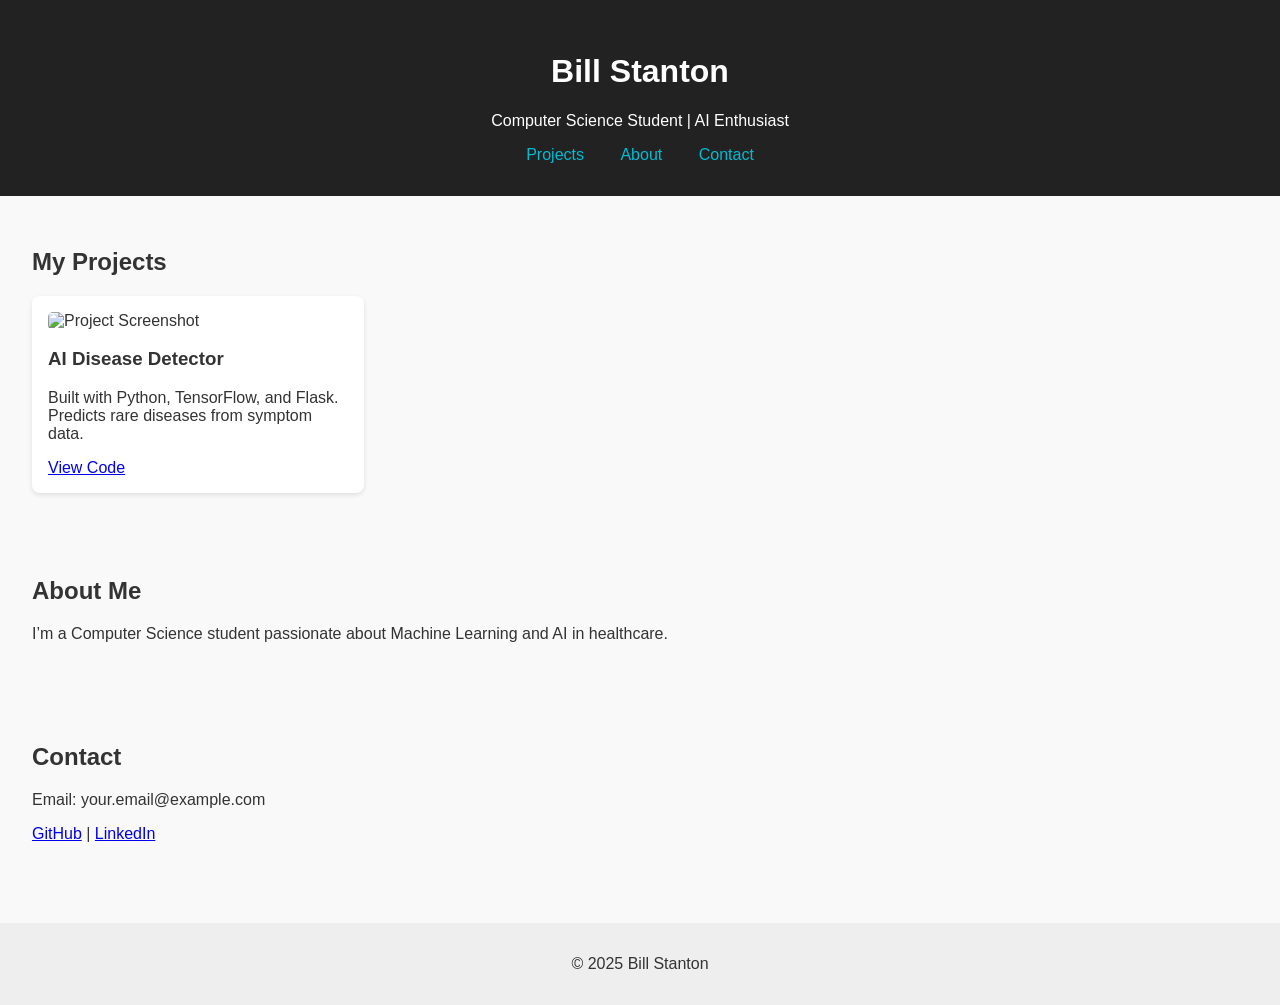
==== index.html @ 17f2bdf2 "second push" ====
<!DOCTYPE html>
<html lang="en">
<head>
  <meta charset="UTF-8" />
  <meta name="viewport" content="width=device-width, initial-scale=1.0"/>
  <title>Bill Stanton | CS Projects</title>
  <link rel="stylesheet" href="style.css" />
</head>
<body>
  <header>
    <h1>Bill Stanton</h1>
    <p>Computer Science Student | AI Enthusiast</p>
    <nav>
      <a href="#projects">Projects</a>
      <a href="#about">About</a>
      <a href="#contact">Contact</a>
    </nav>
  </header>

  <section id="projects">
    <h2>My Projects</h2>
    <div class="project-grid">
      <!-- Repeat this block for each project -->
      <div class="project-card">
        <img src="assets/images/project1.png" alt="Project Screenshot" />
        <h3>AI Disease Detector</h3>
        <p>Built with Python, TensorFlow, and Flask. Predicts rare diseases from symptom data.</p>
        <a href="https://github.com/yourusername/project1" target="_blank">View Code</a>
      </div>
    </div>
  </section>

  <section id="about">
    <h2>About Me</h2>
    <p>I’m a Computer Science student passionate about Machine Learning and AI in healthcare.</p>
  </section>

  <section id="contact">
    <h2>Contact</h2>
    <p>Email: your.email@example.com</p>
    <p><a href="https://github.com/yourusername">GitHub</a> | <a href="https://linkedin.com/in/yourprofile">LinkedIn</a></p>
  </section>

  <footer>
    <p>&copy; 2025 Bill Stanton</p>
  </footer>

  <script src="script.js"></script>
</body>
</html>
---- style.css ----
body {
  font-family: Arial, sans-serif;
  margin: 0;
  background: #f9f9f9;
  color: #333;
}

header {
  background: #222;
  color: white;
  text-align: center;
  padding: 2rem;
}

nav a {
  margin: 0 1rem;
  color: #00bcd4;
  text-decoration: none;
}

section {
  padding: 2rem;
}

.project-grid {
  display: flex;
  flex-wrap: wrap;
  gap: 1rem;
}

.project-card {
  background: white;
  border-radius: 8px;
  padding: 1rem;
  box-shadow: 0 2px 5px rgba(0,0,0,0.1);
  width: 300px;
}

.project-card img {
  width: 100%;
  border-radius: 5px;
}

footer {
  text-align: center;
  padding: 1rem;
  background: #eee;
  margin-top: 2rem;
}

@media (max-width: 600px) {
  .project-grid {
    flex-direction: column;
    align-items: center;
  }

  nav {
    display: flex;
    flex-direction: column;
  }

  nav a {
    margin: 0.5rem 0;
  }
}
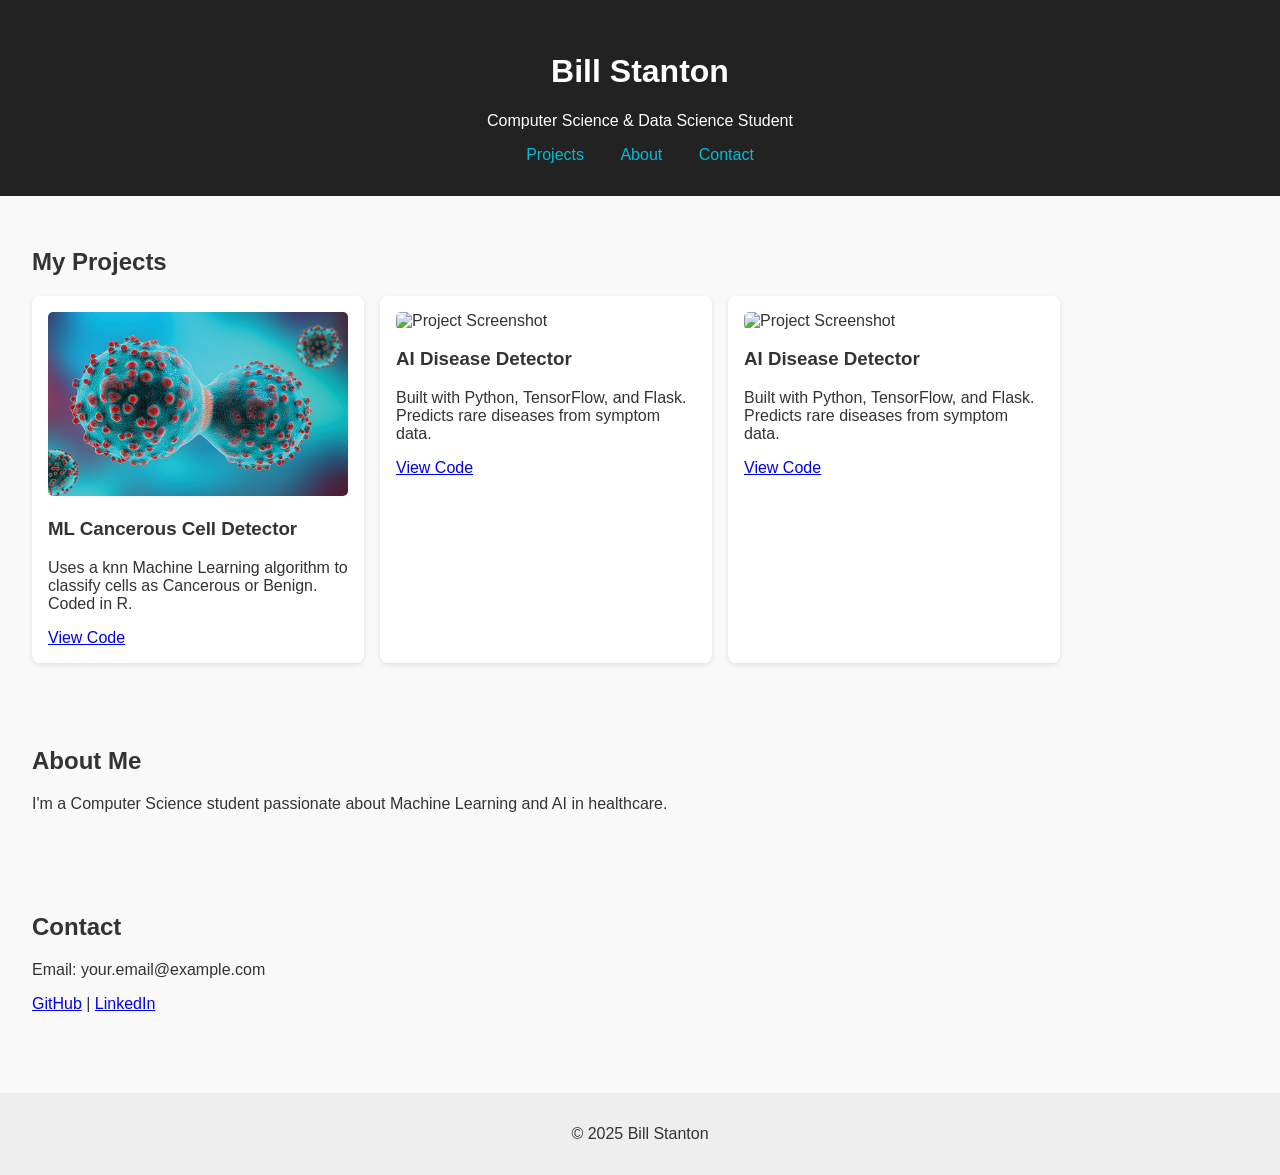
==== commit bd27f365: "Simple changes" ====
--- a/index.html
+++ b/index.html
@@ -9,7 +9,7 @@
 <body>
   <header>
     <h1>Bill Stanton</h1>
-    <p>Computer Science Student | AI Enthusiast</p>
+    <p>Computer Science & Data Science Student</p>
     <nav>
       <a href="#projects">Projects</a>
       <a href="#about">About</a>
@@ -20,7 +20,21 @@
   <section id="projects">
     <h2>My Projects</h2>
     <div class="project-grid">
-      <!-- Repeat this block for each project -->
+      <!-- Project 1 -->
+      <div class="project-card">
+        <img src="assets/Cancer_Cells.png"/>
+        <h3>ML Cancerous Cell Detector</h3>
+        <p>Uses a knn Machine Learning algorithm to classify cells as Cancerous or Benign. Coded in R.</p>
+        <a href="https://github.com/yourusername/project1" target="_blank">View Code</a>
+      </div>
+      <!-- Project 2 -->
+      <div class="project-card">
+        <img src="assets/images/project1.png" alt="Project Screenshot" />
+        <h3>AI Disease Detector</h3>
+        <p>Built with Python, TensorFlow, and Flask. Predicts rare diseases from symptom data.</p>
+        <a href="https://github.com/yourusername/project1" target="_blank">View Code</a>
+      </div>
+      <!-- Project 3 -->
       <div class="project-card">
         <img src="assets/images/project1.png" alt="Project Screenshot" />
         <h3>AI Disease Detector</h3>
@@ -32,7 +46,7 @@
 
   <section id="about">
     <h2>About Me</h2>
-    <p>I’m a Computer Science student passionate about Machine Learning and AI in healthcare.</p>
+    <p>I'm a Computer Science student passionate about Machine Learning and AI in healthcare.</p>
   </section>
 
   <section id="contact">
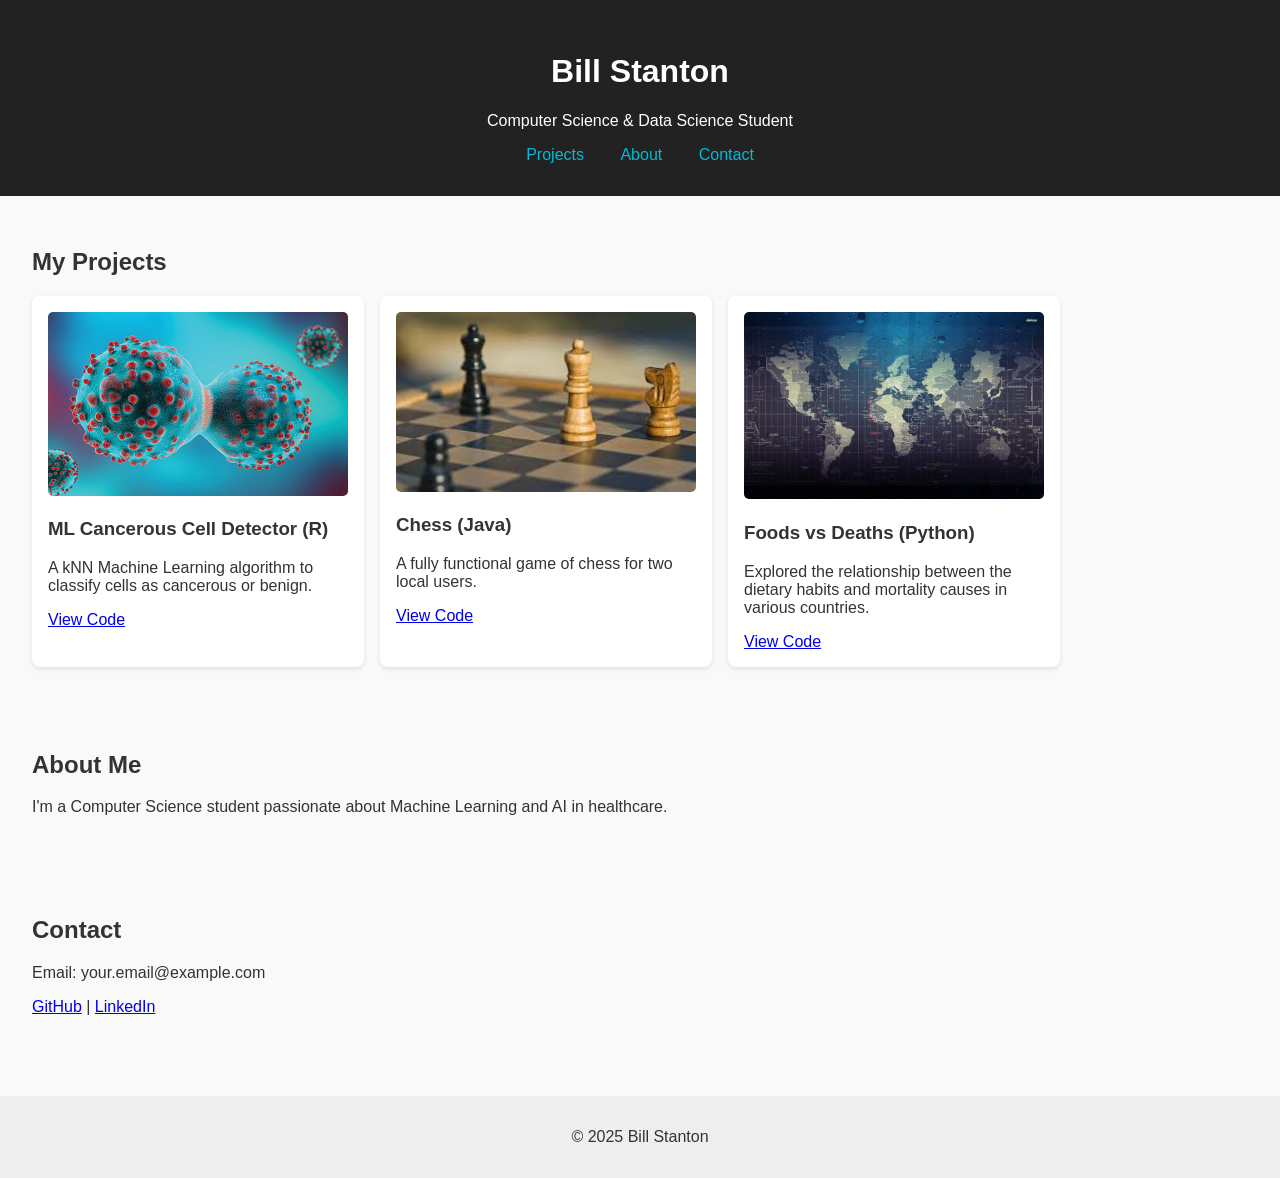
==== commit 5071e5a7: "new changes" ====
--- a/index.html
+++ b/index.html
@@ -23,22 +23,22 @@
       <!-- Project 1 -->
       <div class="project-card">
         <img src="assets/Cancer_Cells.png"/>
-        <h3>ML Cancerous Cell Detector</h3>
-        <p>Uses a knn Machine Learning algorithm to classify cells as Cancerous or Benign. Coded in R.</p>
+        <h3>ML Cancerous Cell Detector (R) </h3>
+        <p>A kNN Machine Learning algorithm to classify cells as cancerous or benign.</p>
         <a href="https://github.com/yourusername/project1" target="_blank">View Code</a>
       </div>
       <!-- Project 2 -->
       <div class="project-card">
-        <img src="assets/images/project1.png" alt="Project Screenshot" />
-        <h3>AI Disease Detector</h3>
-        <p>Built with Python, TensorFlow, and Flask. Predicts rare diseases from symptom data.</p>
+        <img src="assets/Chess.jpg"/>
+        <h3>Chess (Java)</h3>
+        <p>A fully functional game of chess for two local users.</p>
         <a href="https://github.com/yourusername/project1" target="_blank">View Code</a>
       </div>
       <!-- Project 3 -->
       <div class="project-card">
-        <img src="assets/images/project1.png" alt="Project Screenshot" />
-        <h3>AI Disease Detector</h3>
-        <p>Built with Python, TensorFlow, and Flask. Predicts rare diseases from symptom data.</p>
+        <img src="assets/World_Map.jpg"/>
+        <h3>Foods vs Deaths (Python)</h3>
+        <p>Explored the relationship between the dietary habits and mortality causes in various countries.</p>
         <a href="https://github.com/yourusername/project1" target="_blank">View Code</a>
       </div>
     </div>
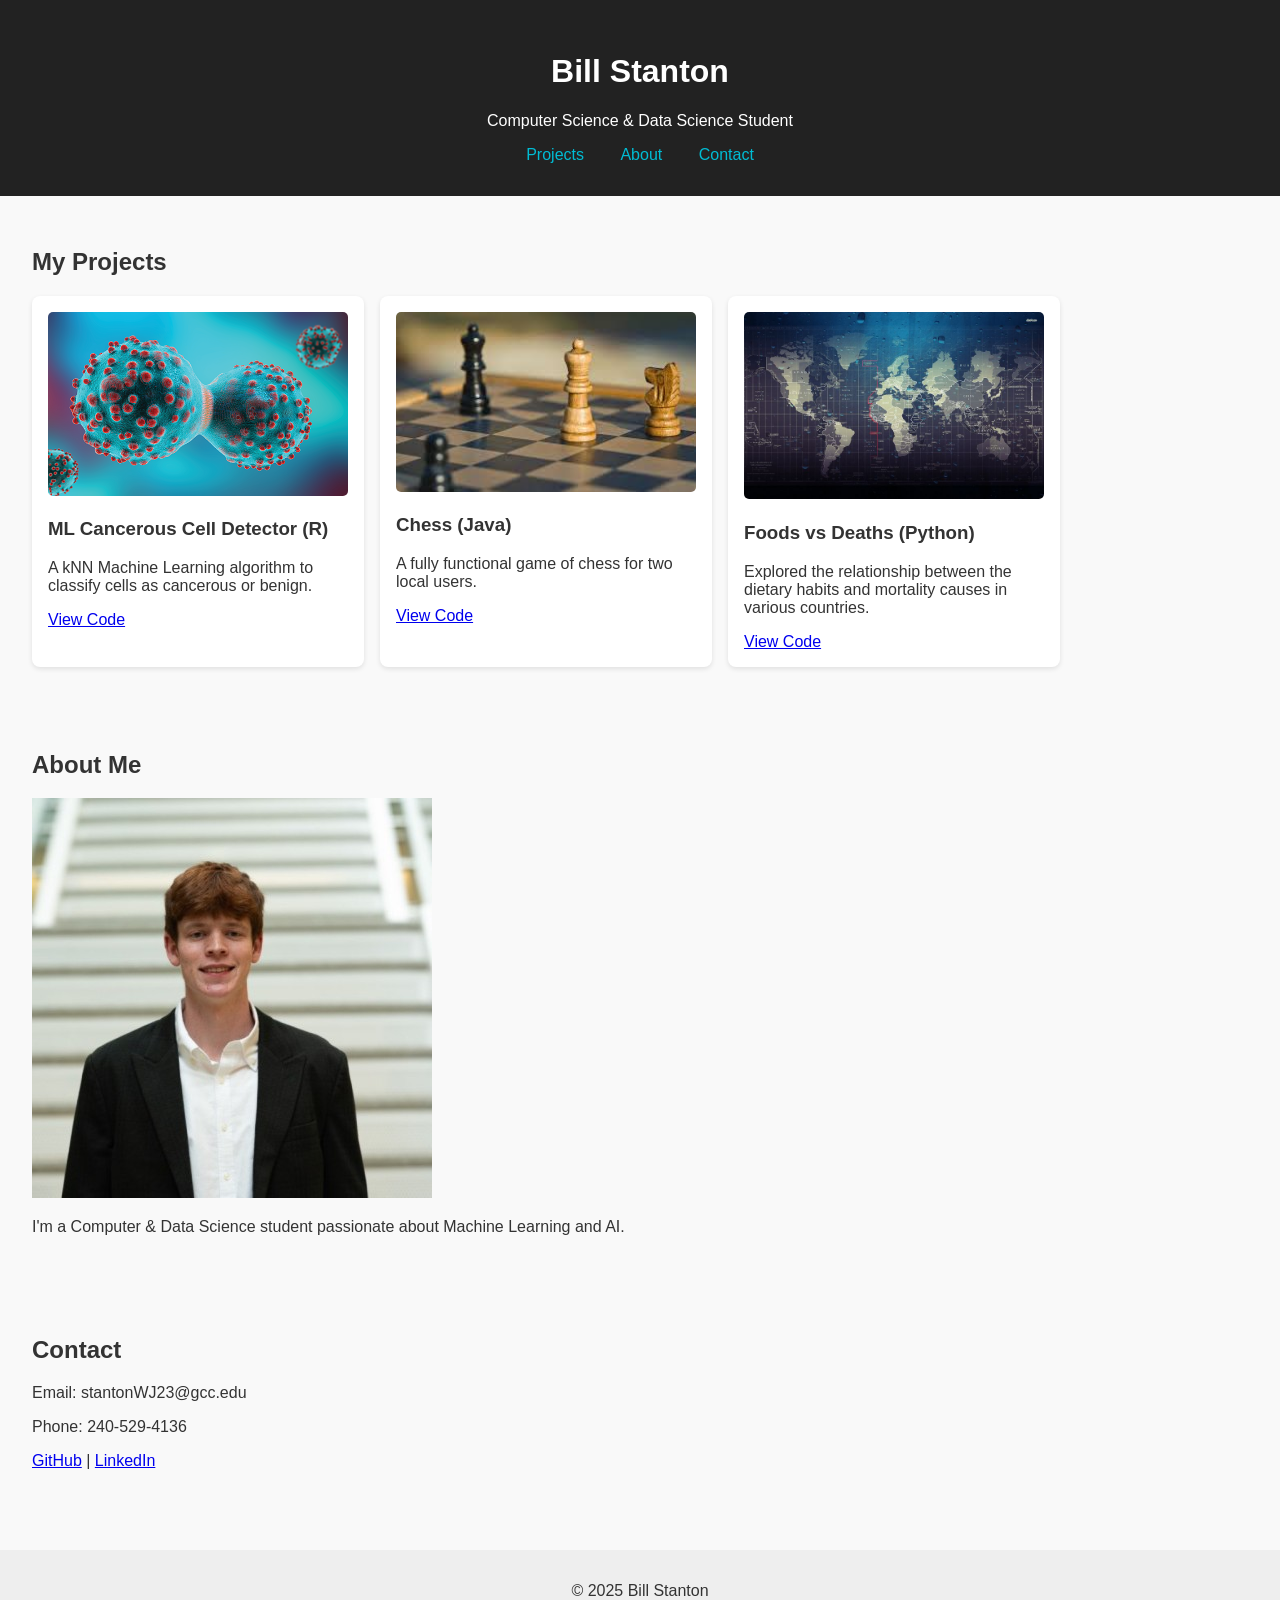
==== commit 08d80633: "New Commit" ====
--- a/index.html
+++ b/index.html
@@ -46,13 +46,15 @@
 
   <section id="about">
     <h2>About Me</h2>
-    <p>I'm a Computer Science student passionate about Machine Learning and AI in healthcare.</p>
+    <img src="assets/Profile.jpg"/>
+    <p>I'm a Computer & Data Science student passionate about Machine Learning and AI.</p>
   </section>
 
   <section id="contact">
     <h2>Contact</h2>
-    <p>Email: your.email@example.com</p>
-    <p><a href="https://github.com/yourusername">GitHub</a> | <a href="https://linkedin.com/in/yourprofile">LinkedIn</a></p>
+    <p>Email: stantonWJ23@gcc.edu</p>
+    <p>Phone: 240-529-4136</p>
+    <p><a href="https://github.com/williamstanton3">GitHub</a> | <a href="www.linkedin.com/in/bill-stanton-6681ba298">LinkedIn</a></p>
   </section>
 
   <footer>
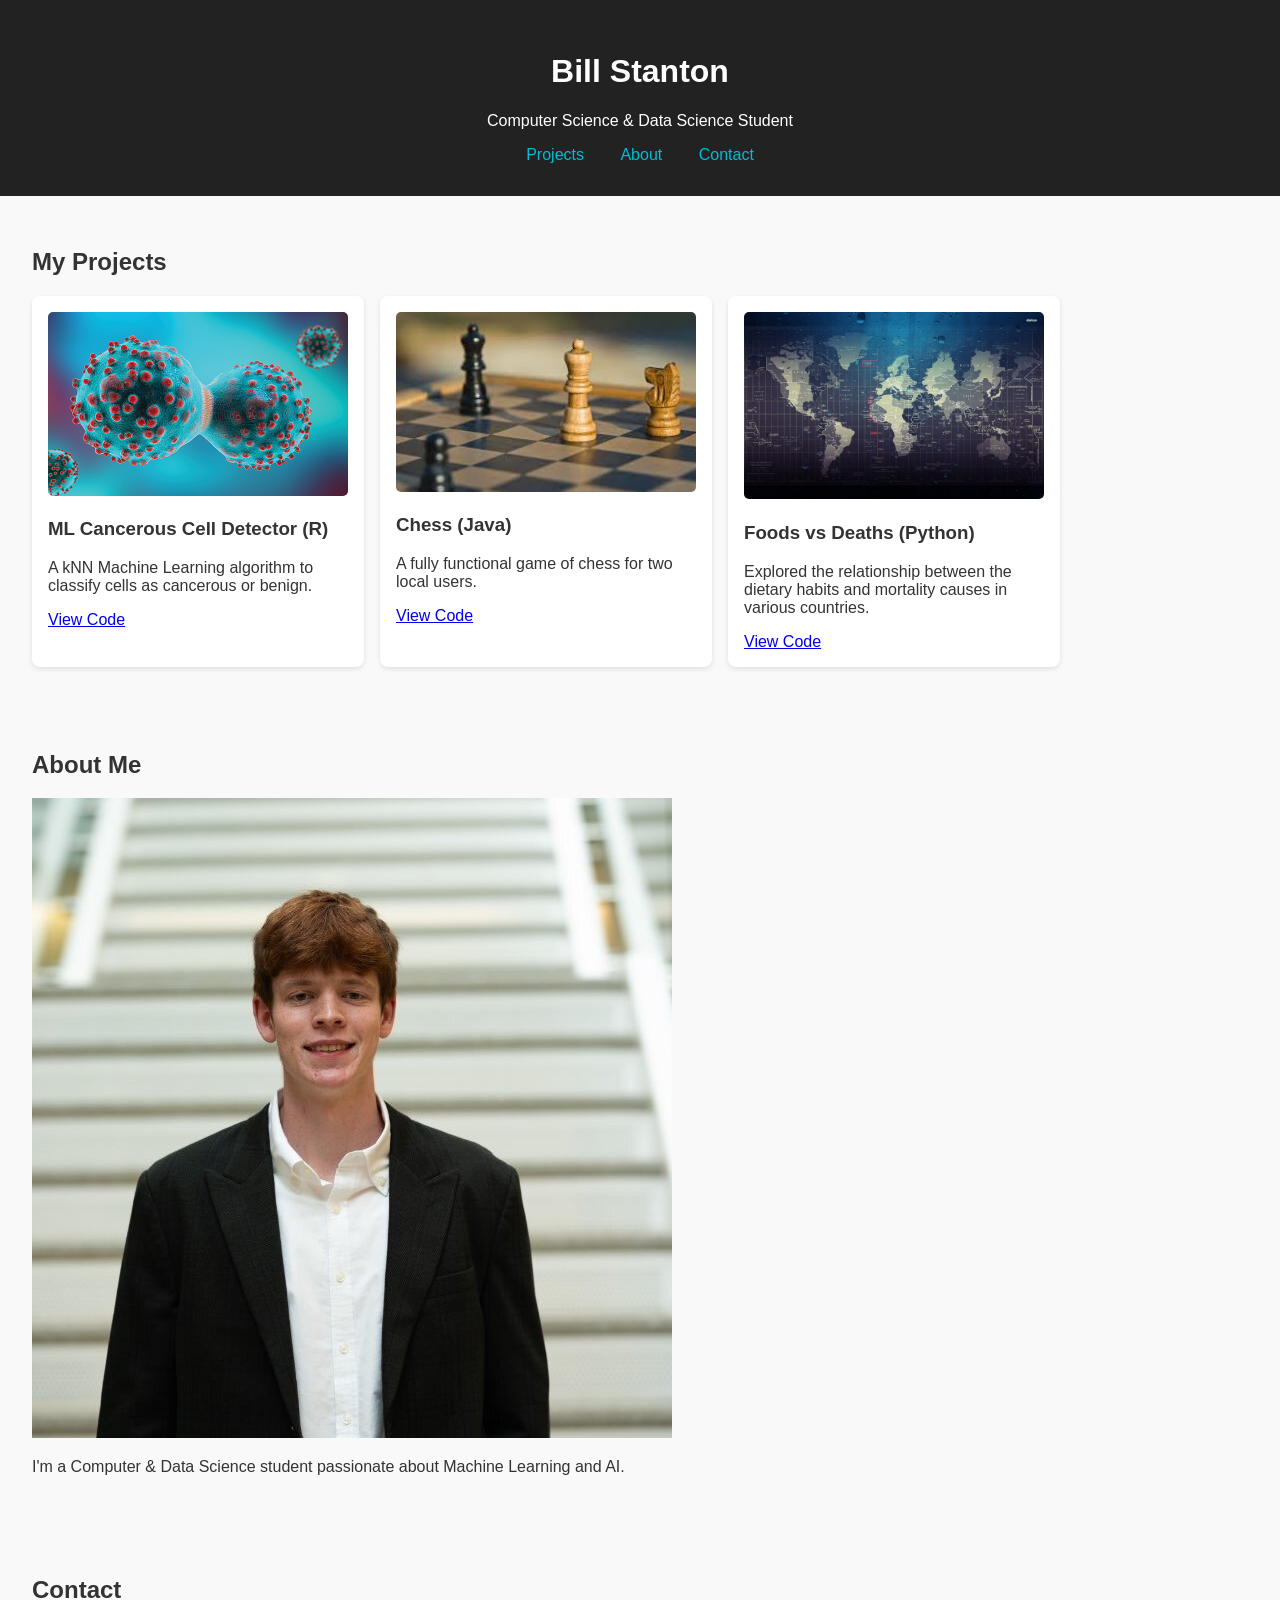
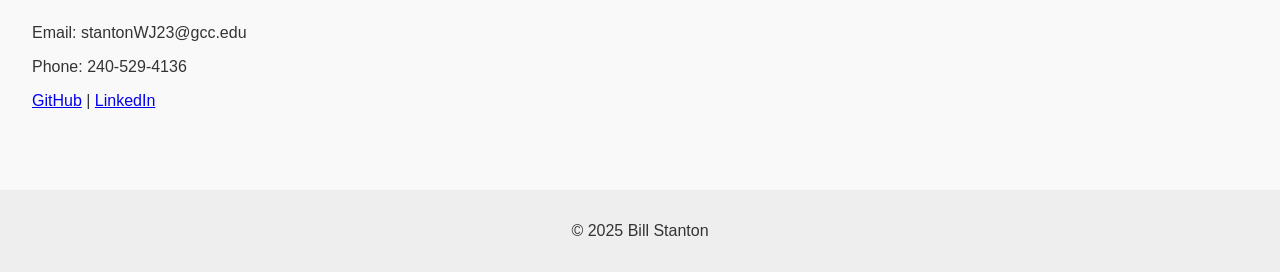
==== commit 40c65d80: "next" ====
--- a/index.html
+++ b/index.html
@@ -54,7 +54,7 @@
     <h2>Contact</h2>
     <p>Email: stantonWJ23@gcc.edu</p>
     <p>Phone: 240-529-4136</p>
-    <p><a href="https://github.com/williamstanton3">GitHub</a> | <a href="www.linkedin.com/in/bill-stanton-6681ba298">LinkedIn</a></p>
+    <p><a href="https://github.com/williamstanton3">GitHub</a> | <a href="https://www.linkedin.com/in/bill-stanton-6681ba298/">LinkedIn</a></p>
   </section>
 
   <footer>
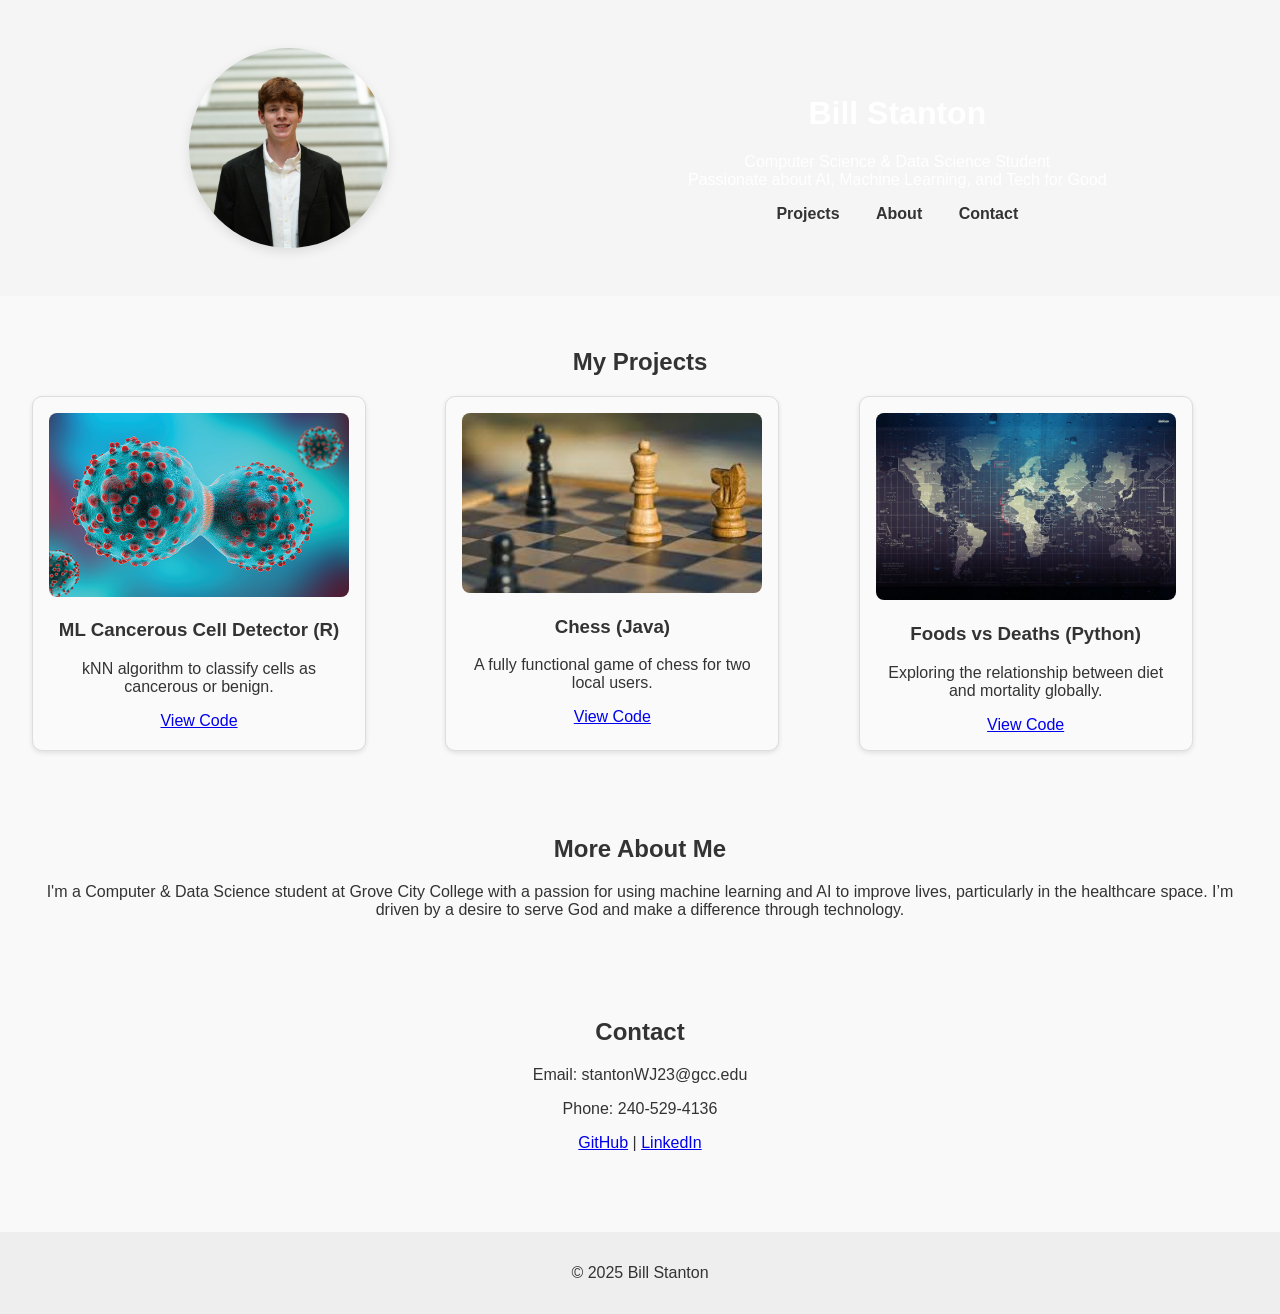
==== commit 9790076e: "another update" ====
--- a/index.html
+++ b/index.html
@@ -5,62 +5,133 @@
   <meta name="viewport" content="width=device-width, initial-scale=1.0"/>
   <title>Bill Stanton | CS Projects</title>
   <link rel="stylesheet" href="style.css" />
+  <style>
+    body {
+      font-family: sans-serif;
+      margin: 0;
+      padding: 0;
+    }
+
+    header {
+      display: flex;
+      flex-direction: row;
+      align-items: center;
+      justify-content: space-around;
+      background-color: #f5f5f5;
+      padding: 2rem;
+      flex-wrap: wrap;
+    }
+
+    header img {
+      width: 200px;
+      height: 200px;
+      border-radius: 50%;
+      object-fit: cover;
+      margin: 1rem;
+      box-shadow: 0 4px 12px rgba(0,0,0,0.1);
+    }
+
+    .intro-text {
+      max-width: 500px;
+      text-align: center;
+    }
+
+    nav {
+      margin-top: 1rem;
+    }
+
+    nav a {
+      margin: 0 1rem;
+      text-decoration: none;
+      color: #333;
+      font-weight: bold;
+    }
+
+    section {
+      padding: 2rem;
+      text-align: center;
+    }
+
+    .project-grid {
+      display: grid;
+      grid-template-columns: repeat(auto-fit, minmax(250px, 1fr));
+      gap: 1.5rem;
+    }
+
+    .project-card {
+      background: #fafafa;
+      border: 1px solid #ddd;
+      border-radius: 10px;
+      padding: 1rem;
+    }
+
+    .project-card img {
+      max-width: 100%;
+      border-radius: 8px;
+    }
+
+    footer {
+      text-align: center;
+      padding: 1rem;
+      background: #eee;
+    }
+  </style>
 </head>
 <body>
   <header>
-    <h1>Bill Stanton</h1>
-    <p>Computer Science & Data Science Student</p>
-    <nav>
-      <a href="#projects">Projects</a>
-      <a href="#about">About</a>
-      <a href="#contact">Contact</a>
-    </nav>
+    <img src="assets/Profile.jpg" alt="Bill Stanton Photo" />
+    <div class="intro-text">
+      <h1>Bill Stanton</h1>
+      <p>Computer Science & Data Science Student<br>Passionate about AI, Machine Learning, and Tech for Good</p>
+      <nav>
+        <a href="#projects">Projects</a>
+        <a href="#about">About</a>
+        <a href="#contact">Contact</a>
+      </nav>
+    </div>
   </header>
 
   <section id="projects">
     <h2>My Projects</h2>
     <div class="project-grid">
-      <!-- Project 1 -->
       <div class="project-card">
-        <img src="assets/Cancer_Cells.png"/>
-        <h3>ML Cancerous Cell Detector (R) </h3>
-        <p>A kNN Machine Learning algorithm to classify cells as cancerous or benign.</p>
-        <a href="https://github.com/yourusername/project1" target="_blank">View Code</a>
+        <img src="assets/Cancer_Cells.png" />
+        <h3>ML Cancerous Cell Detector (R)</h3>
+        <p>kNN algorithm to classify cells as cancerous or benign.</p>
+        <a href="https://github.com/williamstanton3/ML-Cancerous-Cell-Detector" target="_blank">View Code</a>
       </div>
-      <!-- Project 2 -->
       <div class="project-card">
-        <img src="assets/Chess.jpg"/>
+        <img src="assets/Chess.jpg" />
         <h3>Chess (Java)</h3>
         <p>A fully functional game of chess for two local users.</p>
-        <a href="https://github.com/yourusername/project1" target="_blank">View Code</a>
+        <a href="https://github.com/williamstanton3/Chess" target="_blank">View Code</a>
       </div>
-      <!-- Project 3 -->
       <div class="project-card">
-        <img src="assets/World_Map.jpg"/>
+        <img src="assets/World_Map.jpg" />
         <h3>Foods vs Deaths (Python)</h3>
-        <p>Explored the relationship between the dietary habits and mortality causes in various countries.</p>
-        <a href="https://github.com/yourusername/project1" target="_blank">View Code</a>
+        <p>Exploring the relationship between diet and mortality globally.</p>
+        <a href="https://github.com/williamstanton3/Deaths_vs_Foods" target="_blank">View Code</a>
       </div>
     </div>
   </section>
 
   <section id="about">
-    <h2>About Me</h2>
-    <img src="assets/Profile.jpg"/>
-    <p>I'm a Computer & Data Science student passionate about Machine Learning and AI.</p>
+    <h2>More About Me</h2>
+    <p>I'm a Computer & Data Science student at Grove City College with a passion for using machine learning and AI to improve lives, particularly in the healthcare space. I’m driven by a desire to serve God and make a difference through technology.</p>
   </section>
 
   <section id="contact">
     <h2>Contact</h2>
     <p>Email: stantonWJ23@gcc.edu</p>
     <p>Phone: 240-529-4136</p>
-    <p><a href="https://github.com/williamstanton3">GitHub</a> | <a href="https://www.linkedin.com/in/bill-stanton-6681ba298/">LinkedIn</a></p>
+    <p>
+      <a href="https://github.com/williamstanton3">GitHub</a> | 
+      <a href="https://www.linkedin.com/in/bill-stanton-6681ba298/">LinkedIn</a>
+    </p>
   </section>
 
   <footer>
     <p>&copy; 2025 Bill Stanton</p>
   </footer>
-
-  <script src="script.js"></script>
 </body>
 </html>
